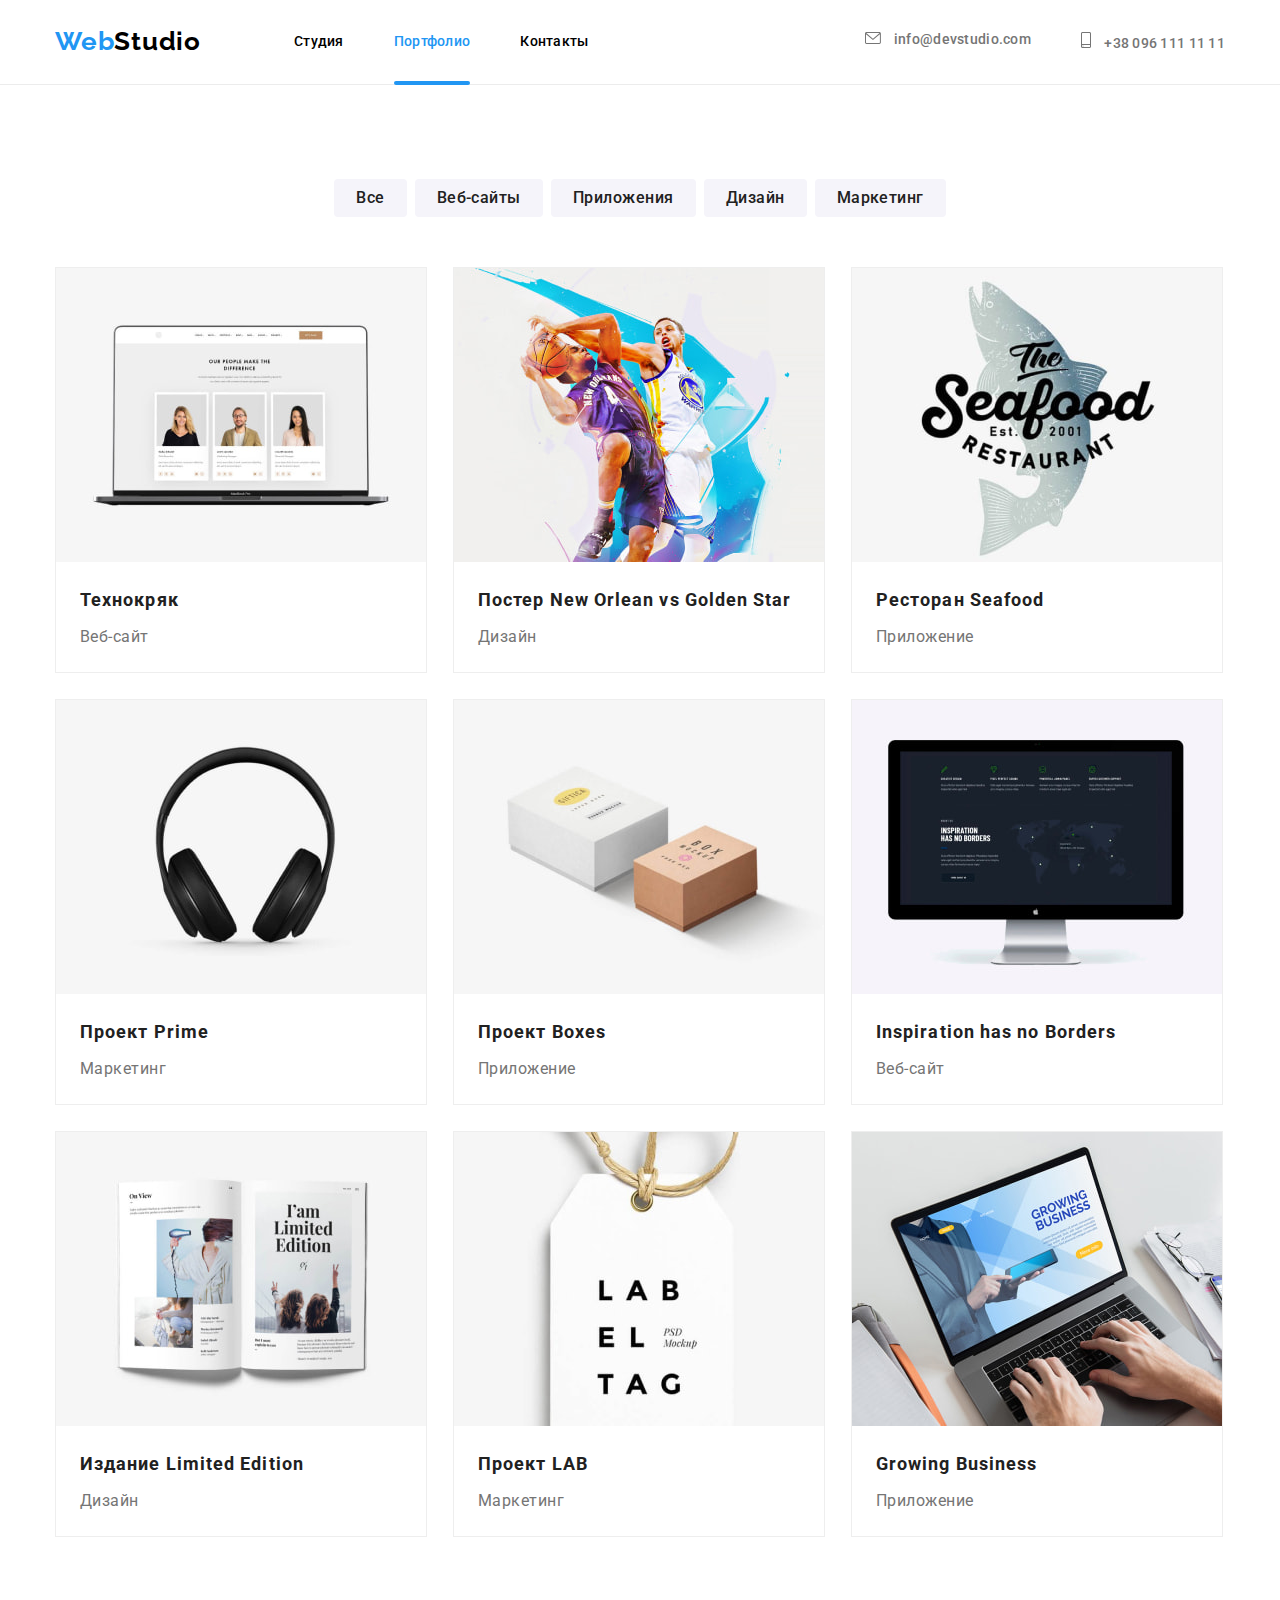
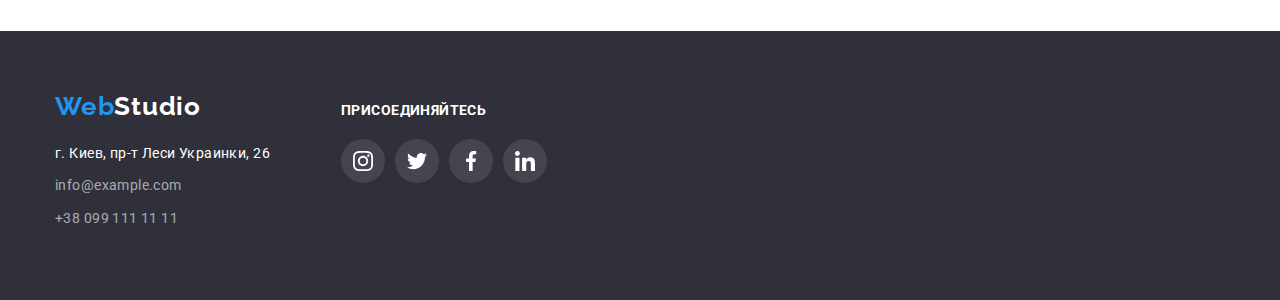
==== portfolio.html @ 69118d4a "Добавляет файлы из д/з 5" ====
<!DOCTYPE html>
<html lang="ru">
  <head>
    <meta charset="UTF-8" />
    <meta http-equiv="X-UA-Compatible" content="IE=edge" />
    <meta name="viewport" content="width=device-width, initial-scale=1.0" />
    <!-- Fonts start -->
    <link rel="preconnect" href="https://fonts.googleapis.com" />
    <link rel="preconnect" href="https://fonts.gstatic.com" crossorigin />
    <link
      href="https://fonts.googleapis.com/css2?family=Raleway:wght@700&family=Roboto:wght@400;500;700;900&display=swap"
      rel="stylesheet"
    />
    <!-- Fonts end -->
    <!-- Normalize start -->
    <link
      rel="stylesheet"
      href="https://cdnjs.cloudflare.com/ajax/libs/modern-normalize/1.1.0/modern-normalize.min.css"
    />
    <!-- Normalize end -->
    <link rel="stylesheet" href="./css/styles.css" />
    <title>WebStudio</title>
  </head>
  <body>
    <!-- Шапка сайта -->
    <header class="page-header">
      <div class="container header-nav">
        <nav class="header-nav">
          <a href="./index.html" class="logo link"
            ><p><span class="logo-web">Web</span>Studio</p></a
          >
          <ul class="list site-nav">
            <li class="item"><a href="./index.html" class="link nav-pages">Студия</a></li>
            <li class="item">
              <a href="./portfolio.html" class="nav-pages link header-link-current">Портфолио</a>
            </li>
            <li class="item"><a href="" class="nav-pages link">Контакты</a></li>
          </ul>
        </nav>
        <ul class="list contact-list">
          <li class="contact item">
            <a href="mailto:info@devstudio.com" class="contact link"
              ><svg class="header-icon" width="16" height="12">
                <use href="./projects-icon/icons.svg#envelope"></use>
              </svg>
              info@devstudio.com</a
            >
          </li>
          <li class="contact item">
            <a href="tel:+380961111111" class="contact link"
              ><svg class="header-icon" width="10" height="16">
                <use href="./projects-icon/icons.svg#smartphone"></use>
              </svg>
              +38 096 111 11 11</a
            >
          </li>
        </ul>
      </div>
    </header>
    <main>
      <section class="section">
        <div class="container">
          <h1 class="visually-hidden">Портфолио</h1>
          <ul class="list btn-list">
            <li class="item"><button type="button" class="button-filter">Все</button></li>
            <li class="item"><button type="button" class="button-filter">Веб-сайты</button></li>
            <li class="item"><button type="button" class="button-filter">Приложения</button></li>
            <li class="item"><button type="button" class="button-filter">Дизайн</button></li>
            <li class="item"><button type="button" class="button-filter">Маркетинг</button></li>
          </ul>
          <ul class="list projects-list">
            <li class="item">
              <a href="" class="link overlay-link">
                <div class="image-container">
                  <img
                    src="./images/project-crack.jpg"
                    alt="Ноутбук с сайтом"
                    width="370"
                    height="294"
                  />
                  <div class="overlay">
                    <p class="overlay-text">
                      Ресурс пропонує комплексні пропозиції з різним рівнем функціоналу та сервісів.
                      Все це дозволить відвідувачу отримати вичерпні відомості про компанію чи
                      приватну особу.
                    </p>
                  </div>
                </div>
                <div class="portfolio-list">
                  <h2 class="projects-title">Технокряк</h2>
                  <p class="projects-title-description">Веб-сайт</p>
                </div>
              </a>
            </li>
            <li class="item">
              <a href="" class="link overlay-link">
                <div class="image-container">
                  <img
                    src="./images/no-vs-gs.jpg"
                    alt="Два баскетболиста"
                    width="370"
                    height="294"
                  />
                  <div class="overlay">
                    <p class="overlay-text">
                      Ресурс пропонує комплексні пропозиції з різним рівнем функціоналу та сервісів.
                      Все це дозволить відвідувачу отримати вичерпні відомості про компанію чи
                      приватну особу.
                    </p>
                  </div>
                </div>
                <div class="portfolio-list">
                  <h2 class="projects-title">Постер New Orlean vs Golden Star</h2>
                  <p class="projects-title-description">Дизайн</p>
                </div>
              </a>
            </li>
            <li class="item">
              <a href="" class="link overlay-link">
                <div class="image-container">
                  <img
                    src="./images/seafood.jpg"
                    alt="Логотип ресторана"
                    width="370"
                    height="294"
                  />
                  <div class="overlay">
                    <p class="overlay-text">
                      Ресурс пропонує комплексні пропозиції з різним рівнем функціоналу та сервісів.
                      Все це дозволить відвідувачу отримати вичерпні відомості про компанію чи
                      приватну особу.
                    </p>
                  </div>
                </div>
                <div class="portfolio-list">
                  <h2 class="projects-title">Ресторан Seafood</h2>
                  <p class="projects-title-description">Приложение</p>
                </div>
              </a>
            </li>
            <li class="item">
              <a href="" class="link overlay-link">
                <div class="image-container">
                  <img src="./images/pr-prime.jpg" alt="Наушники" width="370" height="294" />
                  <div class="overlay">
                    <p class="overlay-text">
                      Ресурс пропонує комплексні пропозиції з різним рівнем функціоналу та сервісів.
                      Все це дозволить відвідувачу отримати вичерпні відомості про компанію чи
                      приватну особу.
                    </p>
                  </div>
                </div>
                <div class="portfolio-list">
                  <h2 class="projects-title">Проект Prime</h2>
                  <p class="projects-title-description">Маркетинг</p>
                </div>
              </a>
            </li>
            <li class="item">
              <a href="" class="link overlay-link">
                <div class="image-container">
                  <img src="./images/pr-boxes.jpg" width="370" height="294" alt="Две коробки" />
                  <div class="overlay">
                    <p class="overlay-text">
                      Ресурс пропонує комплексні пропозиції з різним рівнем функціоналу та сервісів.
                      Все це дозволить відвідувачу отримати вичерпні відомості про компанію чи
                      приватну особу.
                    </p>
                  </div>
                </div>
                <div class="portfolio-list">
                  <h2 class="projects-title">Проект Boxes</h2>
                  <p class="projects-title-description">Приложение</p>
                </div>
              </a>
            </li>
            <li class="item">
              <a href="" class="link overlay-link">
                <div class="image-container">
                  <img
                    src="./images/no-borders.jpg"
                    alt="Монитор и сайт"
                    width="370"
                    height="294"
                  />
                  <div class="overlay">
                    <p class="overlay-text">
                      Ресурс пропонує комплексні пропозиції з різним рівнем функціоналу та сервісів.
                      Все це дозволить відвідувачу отримати вичерпні відомості про компанію чи
                      приватну особу.
                    </p>
                  </div>
                </div>
                <div class="portfolio-list">
                  <h2 class="projects-title">Inspiration has no Borders</h2>
                  <p class="projects-title-description">Веб-сайт</p>
                </div>
              </a>
            </li>
            <li class="item">
              <a href="" class="link overlay-link">
                <div class="image-container">
                  <img
                    src="./images/limit-edit.jpg"
                    alt="Развёрнутый журнал"
                    width="370"
                    height="294"
                  />
                  <div class="overlay">
                    <p class="overlay-text">
                      Ресурс пропонує комплексні пропозиції з різним рівнем функціоналу та сервісів.
                      Все це дозволить відвідувачу отримати вичерпні відомості про компанію чи
                      приватну особу.
                    </p>
                  </div>
                </div>
                <div class="portfolio-list">
                  <h2 class="projects-title">Издание Limited Edition</h2>
                  <p class="projects-title-description">Дизайн</p>
                </div>
              </a>
            </li>
            <li class="item">
              <a href="" class="link overlay-link">
                <div class="image-container">
                  <img
                    src="./images/pr-lab.jpg"
                    alt="Бирка с названием проекта"
                    width="370"
                    height="294"
                  />
                  <div class="overlay">
                    <p class="overlay-text">
                      Ресурс пропонує комплексні пропозиції з різним рівнем функціоналу та сервісів.
                      Все це дозволить відвідувачу отримати вичерпні відомості про компанію чи
                      приватну особу.
                    </p>
                  </div>
                </div>
                <div class="portfolio-list">
                  <h2 class="projects-title">Проект LAB</h2>
                  <p class="projects-title-description">Маркетинг</p>
                </div>
              </a>
            </li>
            <li class="item">
              <a href="" class="link overlay-link">
                <div class="image-container">
                  <img
                    src="./images/grw-busnes.jpg"
                    alt="Ноутбук и руки"
                    width="370"
                    height="294"
                  />
                  <div class="overlay overlay-link">
                    <p class="overlay-text">
                      Ресурс пропонує комплексні пропозиції з різним рівнем функціоналу та сервісів.
                      Все це дозволить відвідувачу отримати вичерпні відомості про компанію чи
                      приватну особу.
                    </p>
                  </div>
                </div>
                <div class="portfolio-list">
                  <h2 class="projects-title">Growing Business</h2>
                  <p class="projects-title-description">Приложение</p>
                </div>
              </a>
            </li>
          </ul>
        </div>
      </section>
    </main>
    <!-- Подвал -->
    <footer class="footer">
      <div class="container footer-container">
        <div class="adress-footer">
          <a href="./index.html" class="link">
            <p class="logo-footer"><span class="web-footer">Web</span>Studio</p>
          </a>
          <address>
            <ul class="list">
              <li class="item">
                <a
                  href="https://goo.gl/maps/yj2S7ksCqKv9v5Dx8"
                  target="_blank"
                  rel="noopener noreferrer"
                  class="link adress-footer"
                >
                  <p>г. Киев, пр-т Леси Украинки, 26</p>
                </a>
              </li>
              <li class="item">
                <a href="mailto:info@example.com" class="link contact-footer">info@example.com</a>
              </li>
              <li class="item">
                <a href="tel:+380991111111" class="link contact-footer">+38 099 111 11 11</a>
              </li>
            </ul>
          </address>
        </div>
        <div class="footer-social">
          <h2 class="footer-title">присоединяйтесь</h2>
          <ul class="footer-list list">
            <li class="footer-item">
              <a
                href="https://www.instagram.com/"
                class="footer-link link"
                target="_blank"
                rel="noopener noreferrer"
                aria-label="instagram"
                ><svg class="footer-icons" width="20" height="20">
                  <use href="./projects-icon/icons.svg#instagram"></use></svg
              ></a>
            </li>
            <li class="footer-item">
              <a
                href="https://www.twitter.com/"
                class="footer-link link"
                target="_blank"
                rel="noopener noreferrer"
                aria-label="twitter"
                ><svg class="footer-icons" width="20" height="20">
                  <use href="./projects-icon/icons.svg#twitter"></use></svg
              ></a>
            </li>
            <li class="footer-item">
              <a
                href="https://www.facebook.com/"
                class="footer-link link"
                target="_blank"
                rel="noopener noreferrer"
                aria-label="facebook"
                ><svg class="footer-icons" width="20" height="20">
                  <use href="./projects-icon/icons.svg#facebook"></use></svg
              ></a>
            </li>
            <li class="footer-item">
              <a
                href="https://www.linkedin.com/"
                class="footer-link link"
                target="_blank"
                rel="noopener noreferrer"
                aria-label="linkedin"
                ><svg class="footer-icons" width="20" height="20">
                  <use href="./projects-icon/icons.svg#linkedin"></use></svg
              ></a>
            </li>
          </ul>
        </div>
      </div>
    </footer>
  </body>
</html>
---- css/styles.css ----
:root {
  /* ---fonts--- */
  --main-font: 'Roboto', sans-serif;
  --secondary-font: 'Raleway', sans-serif;
  /* ---colors--- */
  --primary-color: #212121;
  --secondary-color: #757575;
  --accent-color: #2196F3;
  --default-black: #000000;
  --default-white: #FFFFFF;
  --button-hover: #188CE8;
  --logo-color: #AFB1B8;
  /* ---bg colors--- */
  --background-color: #2F303A;
  --background-color-team: #F5F4FA;
  /* ---others--- */

}

body {
  font-family: var(--main-font);
  color: var(--primary-text-color);
}

/* --reset styles-- */
.link {
  text-decoration: none;
  color: currentColor;
}

h1, h2, h3, h4, h5, h6, p {
  margin: 0;
  padding: 0%;
}

img {
  display: block;
}

.list {
  padding: 0;
  margin: 0;
  list-style: none;
}

.container {
  width: 1200px;
  margin-left: auto;
  margin-right: auto;
  padding-left: 15px;
  padding-right: 15px;
}

.section {
  padding-top: 94px;
  padding-bottom: 94px;
}

.visually-hidden {
  position: absolute;
  width: 1px;
  height: 1px;
  margin: -1px;
  border: 0;
  padding: 0;

  white-space: nowrap;
  clip-path: inset(100%);
  clip: rect(0 0 0 0);
  overflow: hidden;
}

/*----------- header section -----------*/

.logo {
  font-family: 'Raleway', sans-serif;
  font-weight: 700;
  font-size: 26px;
  line-height: 31px;
  letter-spacing: 0.03em;
  color: var(--default-black);
}

.logo .logo-web {
  color: var(--accent-color);
}

.site-nav {
  display: flex;
  margin-left: 93px;

}

.header-nav {
  display: flex;
  align-items: center;
}

.page-header {
  border-bottom: 1px solid #ECECEC;
}

.site-nav .item:not(:last-child) {
  margin-right: 50px;
}

.nav-pages {
  display: block;
  padding-top: 32px;
  padding-bottom: 32px;
  font-weight: 500;
  font-size: 14px;
  line-height: 1.14;
  letter-spacing: 0.02em;

  transition: color 250ms cubic-bezier(0.4, 0, 0.2, 1);
}


.nav-pages:hover,
.nav-pages:focus {
  color: var(--accent-color);
}

.header-link-current {
  position: relative;
  color: var(--accent-color);
}

.header-link-current::after {
  content: '';
  position: absolute;
  top: 99%;
  left: 0;

  display: block;
  width: 100%;
  height: 4px;
  border-radius: 2px;
  background-color: var(--accent-color);
}

.contact:not(:last-child) {
  margin-right: 50px;
}

.contact.link {
  display: block;
  padding-top: 32px;
  padding-bottom: 32px;
  font-weight: 500;
  font-size: 14px;
  line-height: 1.14;
  letter-spacing: 0.02em;
  color: var(--secondary-color);

  transition: color 250ms cubic-bezier(0.4, 0, 0.2, 1);
}

.contact-list {
  display: flex;
  margin-left: auto;
}

.contact:hover,
.contact:focus {
  color: var(--accent-color);
}

.header-icon {
  align-self: center;
  fill: var(--secondary-color);
  margin-right: 10px;

  transition: fill 250ms cubic-bezier(0.4, 0, 0.2, 1);
}

.contact:hover .header-icon {
  fill: var(--accent-color);
}

.contact:focus .header-icon {
  fill: var(--accent-color);
}

.contact.item {
  display: flex;
}

/*----------- hero section -----------  */
.hero {
  background-color: var(--background-color);
  text-align: center;
  padding-top: 200px;
  padding-bottom: 200px;
}

.hero-title {
  width: 696px;
  font-style: normal;
  font-weight: 900;
  font-size: 44px;
  line-height: 1.36;
  letter-spacing: 0.06em;
  text-transform: uppercase;
  margin-left: auto;
  margin-right: auto;

  color: var(--default-white);
  margin-bottom: 40px;
  text-align: center;
}

.hero-button {
  font-family: inherit;
  background-color: var(--accent-color);
  border: none;
  cursor: pointer;
  padding: 10px 32px;

  font-weight: 700;
  font-size: 16px;
  line-height: 1.87;
  letter-spacing: 0.06em;
  color: var(--default-white);
  border-radius: 4px;

  transition: background-color 250ms cubic-bezier(0.4, 0, 0.2, 1);
}

.hero-button:hover,
.hero-button:focus {
  background-color: var(--button-hover);
}

/*----------- hero overlay -----------  */
.hero-overlay {
  margin-right: auto;
  margin-left: auto;
  height: 600px;
  max-width: 1600px;
  background-image: linear-gradient(to right, rgba(47, 48, 58, 0.4), rgba(47, 48, 58, 0.4)), url(../images/hero-back.jpg);
  background-size: cover;
  background-position: center;
  background-repeat: no-repeat;
}

/*----------- advantage section -----------  */
.title {
  font-weight: 700;
  font-size: 14px;
  line-height: 1.14;
  letter-spacing: 0.03em;
  text-transform: uppercase;
  color: var(--primary-color);
  margin-bottom: 10px;
}

.section-description {
  font-size: 14px;
  line-height: 1.71;
  letter-spacing: 0.03em;
  color: var(--secondary-color);
  margin: 0;

}

.advantage-list {
  display: flex;
}

.advantage-list .item:not(:last-child) {
  margin-right: 30px;
}

.advantage-list .item {
  width: 270px;
}

/*----------- advantage icon -----------  */
.advantage-back {
  margin-bottom: 30px;
  display: flex;
  align-items: center;
  justify-content: center;
  height: 120px;
  width: 270px;
  background: #F5F4FA;
  border-radius: 4px;
}

/*----------- what are we doing section ----------- */
.section-title {
  font-weight: 700;
  font-size: 36px;
  line-height: 1.16;
  text-align: center;
  letter-spacing: 0.03em;
  color: var(--primary-color);
  margin: 0;
}

.img-list {
  display: flex;
}

.img-list>.item {
  position: relative;
}

.doing-overlay {
  padding-top: 27px;
  text-align: center;
  width: 370px;
  height: 70px;
  background-color: rgba(47, 48, 58, 0.8);
  position: absolute;
  bottom: 0;
  left: 0;
}

.title-overlay {
  font-family: var(--main-font);
  font-weight: 700;
  font-size: 14px;
  line-height: 1.14;
  letter-spacing: 0.03em;
  text-transform: uppercase;
  color: var(--default-white);

}

.img-list .item.item:not(:last-child) {
  margin-right: 30px;
}

.section-title {
  margin-bottom: 50px;
}

.section.section-doing {
  padding-top: 0px;
}

/*-----------our team section -----------*/
.section-team {
  background-color: var(--background-color-team);
}

.team-member {
  font-weight: 500;
  font-size: 16px;
  line-height: 1.19;
  letter-spacing: 0.03em;
  text-align: center;
  color: var(--primary-color);
  margin-bottom: 10px;
  margin-top: 30px;
}

.section-profession {
  font-weight: 400;
  font-size: 16px;
  line-height: 1.19;
  letter-spacing: 0.03em;
  text-align: center;
  color: var(--secondary-color);
  margin: 0;
  margin-bottom: 16px;
}

.team-list {
  display: flex;
}

.team-list .item:not(:last-child) {
  margin-right: 30px;
}

.section-team .item {
  background-color: #FFFFFF;
  padding-bottom: 30px;
  border-radius: 0px 0px 4px 4px;
}

.team-list>.item {
  box-shadow: 0px 1px 3px rgba(0, 0, 0, 0.12), 0px 1px 1px rgba(0, 0, 0, 0.14), 0px 2px 1px rgba(0, 0, 0, 0.2);
}

/*----------- social links -----------*/
.social-list {
  display: flex;
  align-items: center;
  justify-content: center;
  gap: 10px;
}

.social-link {
  display: flex;
  align-items: center;
  justify-content: center;
  width: 44px;
  height: 44px;
  border-radius: 50%;
  background-color: var(--default-white);

  transition: background-color 250ms cubic-bezier(0.4, 0, 0.2, 1);
}

.social-icon {
  fill: var(--logo-color);

  transition: fill 250ms cubic-bezier(0.4, 0, 0.2, 1);
}

.social-link:hover, .social-link:focus {
  background-color: var(--accent-color);
}

.social-link:hover .social-icon, .social-link:focus .social-icon {
  fill: var(--default-white);
}

/*----------- clients section -----------*/
.clients-list {
  display: flex;
  align-items: center;
  justify-content: center;
  gap: 30px;
}

.clients-item {
  display: flex;
  align-items: center;
  justify-content: center;

  width: 170px;
  height: 92px;
}

.clients-icon {
  fill: var(--logo-color);

  transition: border-color 250ms cubic-bezier(0.4, 0, 0.2, 1), fill 250ms cubic-bezier(0.4, 0, 0.2, 1);
}

.clients-link:focus, .clients-link:hover {
  border-color: var(--accent-color);
}

.clients-link:focus .clients-icon, .clients-link:hover .clients-icon {
  fill: var(--accent-color);
}

.clients-link {
  border: 1px solid var(--logo-color);
  border-radius: 4px;
  padding: 16px 32px;
}

/*----------- footer section -----------*/
.logo-footer {
  font-family: 'Raleway', sans-serif;
  font-weight: 700;
  font-size: 26px;
  line-height: 1.19;
  letter-spacing: 0.03em;
  color: var(--default-white);
  margin-bottom: 20px;
}

.web-footer {
  color: var(--accent-color);
}

.footer .item {
  margin-bottom: 9px;
}

.adress-footer {
  font-weight: 400;
  font-size: 14px;
  font-style: normal;
  line-height: 1.71;
  letter-spacing: 0.03em;
  color: var(--default-white);

  transition: color 250ms cubic-bezier(0.4, 0, 0.2, 1);
}

.contact-footer {
  font-weight: 400;
  font-size: 14px;
  font-style: normal;
  line-height: 1.71;
  letter-spacing: 0.03em;
  color: rgba(255, 255, 255, 0.6);

  transition: color 250ms cubic-bezier(0.4, 0, 0.2, 1);
}

.adress-footer:focus,
.adress-footer:hover,
.contact-footer:hover,
.contact-footer:focus {
  color: var(--accent-color);
}

.footer {
  background-color: var(--background-color);
  padding-bottom: 60px;
  padding-top: 60px;

}

.footer-container {
  display: flex;
  align-items: baseline;
}

.footer-social {
  margin-left: 71px;
}

/*----------- footer social links -----------*/

.footer-title {
  text-align: left;
  margin-bottom: 20px;
  color: var(--default-white);
  font-weight: 700;
  font-size: 14px;
  line-height: 1.14;
  letter-spacing: 0.03em;
  text-transform: uppercase;
}

.footer-list {
  display: flex;
  align-items: center;
  justify-content: center;
  gap: 10px;
}

.footer-link {
  display: flex;
  align-items: center;
  justify-content: center;
  background-color: rgba(255, 255, 255, 0.1);
  width: 44px;
  height: 44px;
  border-radius: 50%;

  transition: background-color 250ms cubic-bezier(0.4, 0, 0.2, 1);
}

.footer-icons {
  fill: var(--default-white);
}

.footer-link:hover, .footer-link:focus {
  background-color: var(--accent-color);
}

/*----------- portfolio section -----------*/
.button-filter {
  font-family: "Roboto", sans-serif;
  font-weight: 500;
  font-size: 16px;
  line-height: 1.62;
  letter-spacing: 0.03em;
  cursor: pointer;
  color: var(--primary-color);
  background-color: var(--background-color-team);

  transition: color 250ms cubic-bezier(0.4, 0, 0.2, 1),
    background-color 250ms cubic-bezier(0.4, 0, 0.2, 1),
    box-shadow 250ms cubic-bezier(0.4, 0, 0.2, 1);
}

.button-filter:hover,
.button-filter:focus {
  background-color: var(--accent-color);
  color: var(--default-white);
  box-shadow: 0px 3px 1px rgba(0, 0, 0, 0.1), 0px 1px 2px rgba(0, 0, 0, 0.08), 0px 2px 2px rgba(0, 0, 0, 0.12);
}

.projects-title {

  font-weight: 700;
  font-size: 18px;
  line-height: 2;
  letter-spacing: 0.06em;
  color: var(--primary-color);
  margin-bottom: 4px;

}

.projects-title-description {
  font-size: 16px;
  line-height: 1.87;
  letter-spacing: 0.03em;
  color: var(--secondary-color);

}

.btn-list {
  display: flex;
  margin-bottom: 50px;
  justify-content: center;

}

.btn-list .item:not(:last-child) {
  margin-right: 8px;
}

.btn-list button {
  border-radius: 4px;
  padding: 6px 22px;
  border: none;
}

.projects-list {
  display: flex;
  gap: 26px;
  flex-wrap: wrap;
}

.projects-list .item {
  flex-basis: calc((100% - 30px *2)/3);
  border: 1px solid #EEEEEE;

  transition: box-shadow 250ms cubic-bezier(0.4, 0, 0.2, 1);
}

.overlay {
  position: absolute;
  top: 0;
  left: 0;
  transform: translateY(100%);

  display: flex;
  justify-content: center;
  align-items: center;

  width: 100%;
  height: 100%;

  background-color: rgba(33, 150, 243, 0.9);
  transition: transform 250ms cubic-bezier(0.4, 0, 0.2, 1);

}

.overlay-link:hover .overlay {
  transform: translateY(0%);
}

.overlay-text {
  padding: 63px 24px;
  font-family: var(--main-font);
  font-weight: 400;
  font-size: 18px;
  line-height: 1.55;
  letter-spacing: 0.03em;
  color: var(--default-white);
}

.image-container {
  position: relative;
  overflow: hidden;
}



.portfolio-list {
  padding: 20px 24px;
}

.projects-list>.item:hover {
  box-shadow: 0px 1px 1px rgba(0, 0, 0, 0.12), 0px 4px 4px rgba(0, 0, 0, 0.06), 1px 4px 6px rgba(0, 0, 0, 0.16);
}

/*----------- modal window -----------*/
.backdrop.is-hidden {
  opacity: 0;
  pointer-events: none;
}

.backdrop {
  position: fixed;
  top: 0;
  left: 0;

  width: 100%;
  height: 100%;

  background-color: rgba(0, 0, 0, 0.2);
}

.modal {
  position: absolute;
  top: 50%;
  left: 50%;
  transform: translate(-50%, -50%);

  width: 528px;
  height: 581px;

  background-color: var(--default-white);
  border-radius: 4px;
  box-shadow: 0px 1px 3px rgba(0, 0, 0, 0.12), 0px 1px 1px rgba(0, 0, 0, 0.14), 0px 2px 1px rgba(0, 0, 0, 0.2);
}

.modal-button {
  position: absolute;
  top: 8px;
  right: 8px;

  width: 30px;
  height: 30px;

  cursor: pointer;
  padding: 0;
  border: 1px solid rgba(0, 0, 0, 0.1);
  border-radius: 50%;
  background-color: transparent;

}
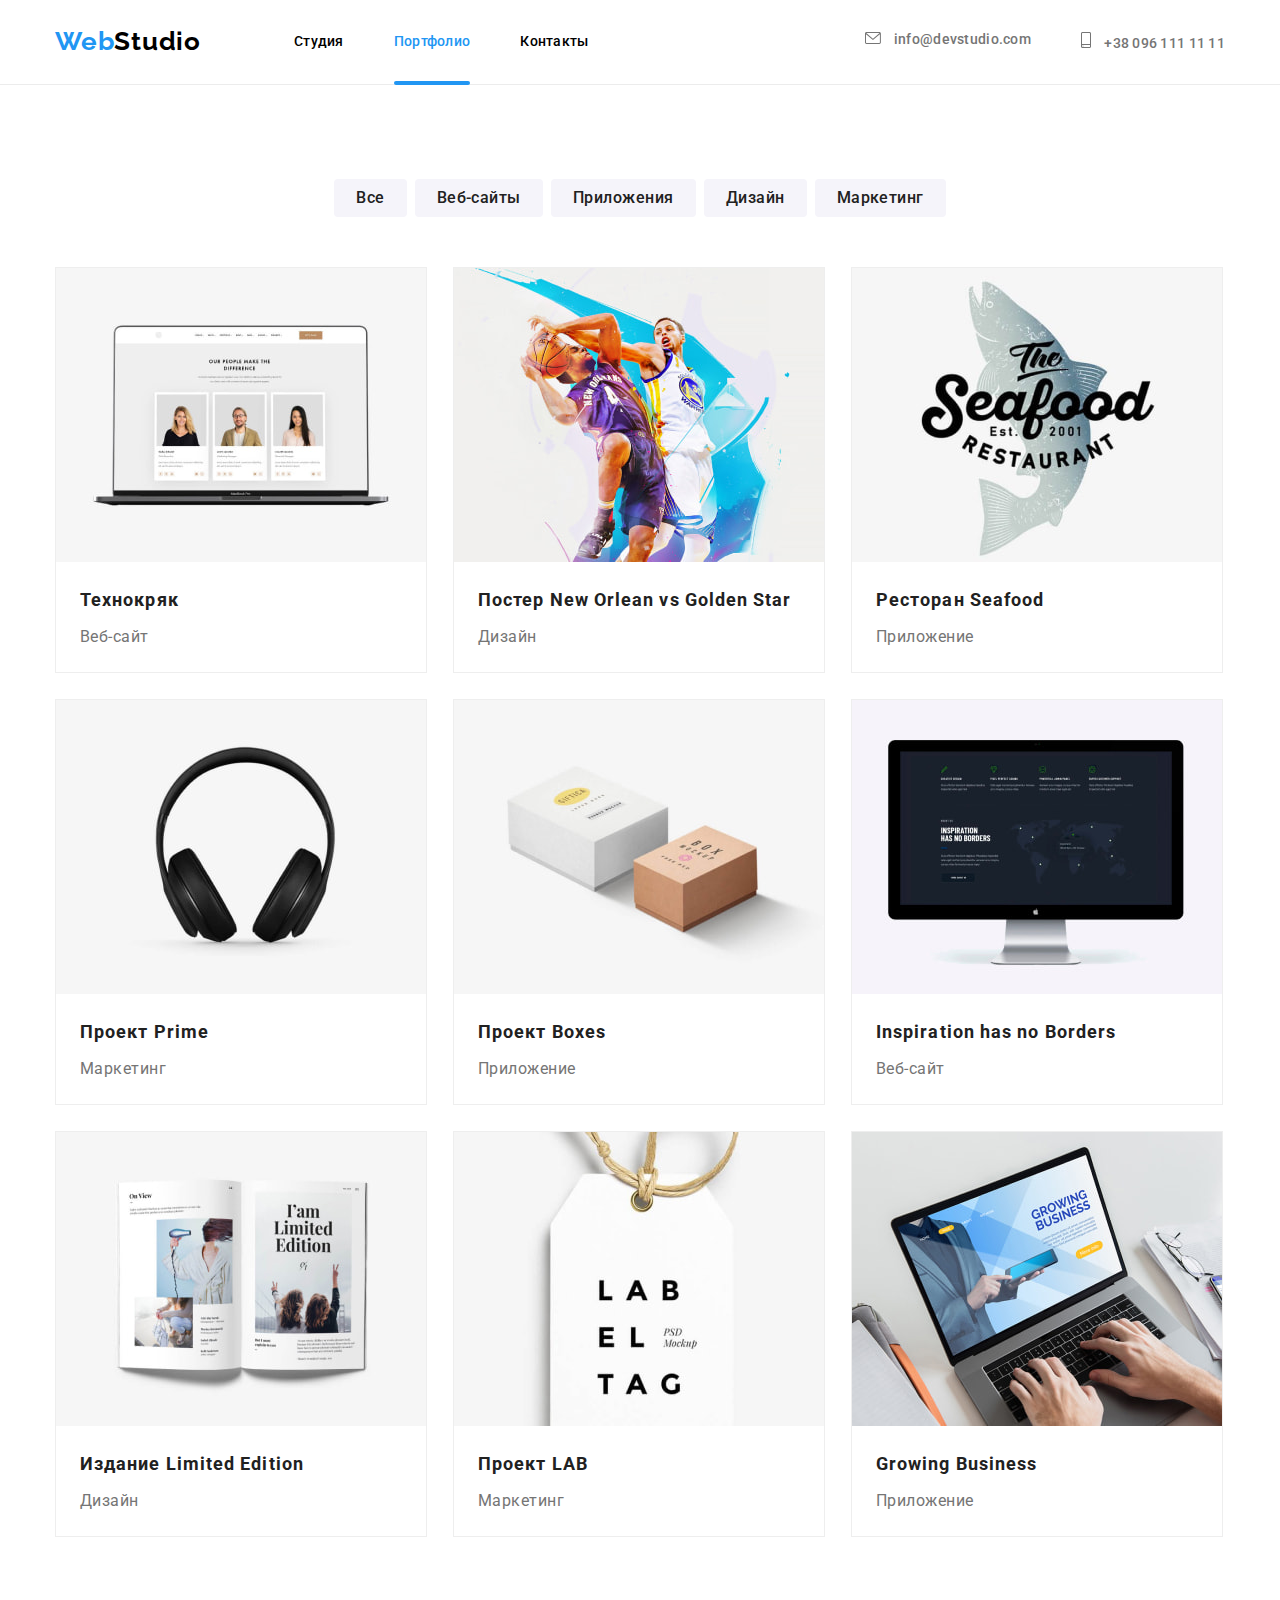
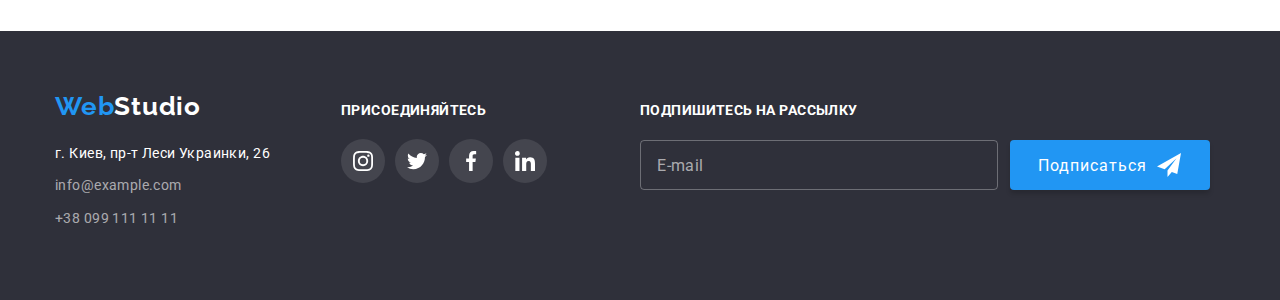
==== commit e59c4dc8: "Добавляет подписку в футер и переходы" ====
--- a/portfolio.html
+++ b/portfolio.html
@@ -347,6 +347,21 @@
             </li>
           </ul>
         </div>
+
+        <div class="footer-sub">
+          <form class="footer-form">
+            <div class="input-wrapper">
+              <strong class="sub-title">Подпишитесь на рассылку</strong>
+              <input name="user-email" class="sub-input" type="email" placeholder="E-mail" />
+            </div>
+            <button class="sub-btn" type="submit">
+              <span>Подписаться</span>
+              <svg class="send-icon" width="24px" height="24px">
+                <use href="./projects-icon/icons.svg#icon-send"></use>
+              </svg>
+            </button>
+          </form>
+        </div>
       </div>
     </footer>
   </body>
--- a/css/styles.css
+++ b/css/styles.css
@@ -562,6 +562,99 @@
   background-color: var(--accent-color);
 }
 
+/*----------- footer subscribe -----------*/
+
+.footer-sub {
+  margin-left: 93px;
+}
+
+.footer-form {
+  display: flex;
+  align-items: flex-end;
+}
+
+.input-wrapper {
+  display: flex;
+  align-items: flex-start;
+  justify-content: center;
+  flex-direction: column;
+  align-items: flex-start;
+  margin-right: 12px;
+}
+
+.sub-title {
+  font-style: normal;
+  font-size: 14px;
+  line-height: 1.42;
+  letter-spacing: 0.03em;
+  text-transform: uppercase;
+
+  margin-bottom: 20px;
+
+  color: var(--default-white);
+}
+
+.sub-input {
+  width: 358px;
+  height: 50px;
+
+  border: 1px solid rgba(255, 255, 255, 0.3);
+  border-radius: 4px;
+
+  background-color: transparent;
+  padding: 16px;
+  color: var(--default-white);
+  transition: border-color 250ms cubic-bezier(0.4, 0, 0.2, 1);
+}
+
+.sub-input:hover,
+.sub-input:focus {
+  outline: none;
+  border-color: var(--accent-color);
+}
+
+
+.sub-input::placeholder {
+  font-weight: 400;
+  font-size: 16px;
+  line-height: 1.25px;
+  letter-spacing: 0.03em;
+
+  color: rgba(255, 255, 255, 0.6);
+}
+
+.sub-btn {
+  display: flex;
+  align-items: center;
+
+  width: 200px;
+  height: 50px;
+  padding: 10px 28px;
+  border: none;
+  border-radius: 4px;
+  cursor: pointer;
+
+  font-size: 16px;
+  line-height: 1.87;
+  letter-spacing: 0.06em;
+
+  color: #FFFFFF;
+  background-color: var(--accent-color);
+  box-shadow: 0px 4px 4px rgba(0, 0, 0, 0.15);
+  transition: background-color 250ms cubic-bezier(0.4, 0, 0.2, 1);
+}
+
+.sub-btn:hover,
+.sub-btn:focus {
+  background-color: var(--button-hover);
+  box-shadow: 0px 4px 4px rgba(0, 0, 0, 0.15);
+}
+
+.send-icon {
+  fill: var(--default-white);
+  margin-left: 10px;
+}
+
 /*----------- portfolio section -----------*/
 .button-filter {
   font-family: "Roboto", sans-serif;
@@ -683,8 +776,10 @@
 
 /*----------- modal window -----------*/
 .backdrop.is-hidden {
+  visibility: hidden;
   opacity: 0;
   pointer-events: none;
+
 }
 
 .backdrop {
@@ -712,7 +807,12 @@
   box-shadow: 0px 1px 3px rgba(0, 0, 0, 0.12), 0px 1px 1px rgba(0, 0, 0, 0.14), 0px 2px 1px rgba(0, 0, 0, 0.2);
 }
 
+/*----------- modal form -----------*/
 .modal-button {
+  display: flex;
+  align-items: center;
+  justify-content: center;
+
   position: absolute;
   top: 8px;
   right: 8px;
@@ -725,5 +825,210 @@
   border: 1px solid rgba(0, 0, 0, 0.1);
   border-radius: 50%;
   background-color: transparent;
-
+}
+
+.modal-btn {
+  transition: fill 250ms cubic-bezier(0.4, 0, 0.2, 1);
+}
+
+.modal-button:hover>.modal-btn,
+.modal-button:focus>.modal-btn {
+  fill: var(--accent-color);
+}
+
+.form {
+  padding: 40px 39px;
+}
+
+.modal-title {
+  display: block;
+  font-weight: 700px;
+  font-size: 20px;
+  text-align: center;
+  line-height: 1.15;
+  letter-spacing: 0.03em;
+  color: var(--primary-color);
+
+  margin-bottom: 12px;
+}
+
+.modal-label {
+  position: relative;
+  display: flex;
+  justify-content: center;
+  flex-direction: column;
+
+  margin-bottom: 10px;
+}
+
+.modal-description {
+  margin-bottom: 4px;
+  font-weight: 400;
+  font-size: 12px;
+  line-height: 1.16;
+  letter-spacing: 0.01em;
+
+  color: var(--secondary-color);
+}
+
+.modal-reg {
+  height: 40px;
+  border-radius: 4px;
+  border: 1px solid rgba(33, 33, 33, 0.2);
+
+  padding-left: 42px;
+  transition: border-color 250ms cubic-bezier(0.4, 0, 0.2, 1);
+}
+
+.modal-reg:hover+.modal-icon,
+.modal-reg:focus+.modal-icon {
+  fill: var(--accent-color);
+}
+
+.modal-reg:hover {
+  border-color: var(--accent-color);
+}
+
+.modal-reg:focus {
+  outline: none;
+  border-color: var(--accent-color);
+}
+
+.modal-icon {
+  position: absolute;
+  left: 15px;
+  bottom: 11px;
+  margin-right: 15px;
+
+  color: var(--primary-color);
+  transition: fill 250ms cubic-bezier(0.4, 0, 0.2, 1);
+}
+
+.modal-textarea {
+  width: 448px;
+  height: 116px;
+  border: 1px solid rgba(33, 33, 33, 0.2);
+  border-radius: 4px;
+  resize: none;
+  transition: border-color 250ms cubic-bezier(0.4, 0, 0.2, 1);
+}
+
+.modal-textarea:hover {
+  border-color: var(--accent-color);
+}
+
+.modal-textarea:focus {
+  border-color: var(--accent-color);
+  outline: none;
+}
+
+.textarea-description {
+  display: block;
+  margin-bottom: 8px;
+  font-weight: 400;
+  font-size: 12px;
+  line-height: 1.16;
+  letter-spacing: 0.01em;
+
+  color: var(--secondary-color);
+}
+
+.modal-textarea::placeholder {
+  font-size: 14px;
+  line-height: 1.14;
+  letter-spacing: 0.01em;
+  padding-left: 16px;
+  padding-top: 8px;
+
+  color: rgba(117, 117, 117, 0.5);
+}
+
+.textarea-label {
+  display: block;
+  margin-bottom: 20px;
+}
+
+.policy {
+  display: block;
+  margin-bottom: 30px;
+}
+
+.policy-description {
+  user-select: none;
+  font-size: 14px;
+  line-height: 1.71;
+  letter-spacing: 0.03em;
+
+  color: var(--secondary-color);
+}
+
+.policy-link {
+  color: #2196F3;
+  text-decoration: underline;
+}
+
+.checbox-icon {
+  width: 16px;
+  height: 15px;
+  display: inline-block;
+  border: 2px solid var(--primary-color);
+  border-radius: 2px;
+  margin-right: 9px;
+
+}
+
+.policy-checbox:checked+.checbox-icon {
+  background-origin: border-box;
+  border-color: var(--accent-color);
+  background-color: var(--accent-color);
+  background-image: url(/projects-icon/check.svg);
+}
+
+.policy-checbox {
+  position: absolute;
+  width: 1px;
+  height: 1px;
+  margin: -1px;
+  border: 0;
+  padding: 0;
+
+  white-space: nowrap;
+  clip-path: inset(100%);
+  clip: rect(0 0 0 0);
+  overflow: hidden;
+}
+
+.policy {
+  display: flex;
+  justify-content: center;
+  align-items: center;
+}
+
+.form-btn {
+  display: block;
+  margin-left: auto;
+  margin-right: auto;
+
+  padding: 10px 56px;
+
+  background-color: var(--accent-color);
+  box-shadow: 0px 4px 4px rgba(0, 0, 0, 0.15);
+  border-radius: 4px;
+  border: none;
+  cursor: pointer;
+
+  font-weight: 700;
+  font-size: 16px;
+  line-height: 1.87;
+  letter-spacing: 0.06em;
+  color: var(--default-white);
+
+  transition: background-color 250ms cubic-bezier(0.4, 0, 0.2, 1),
+    box-shadow 250ms cubic-bezier(0.4, 0, 0.2, 1);
+
+}
+
+.form-btn:hover {
+  background-color: var(--button-hover);
+  box-shadow: 0px 4px 4px rgba(0, 0, 0, 0.15);
 }